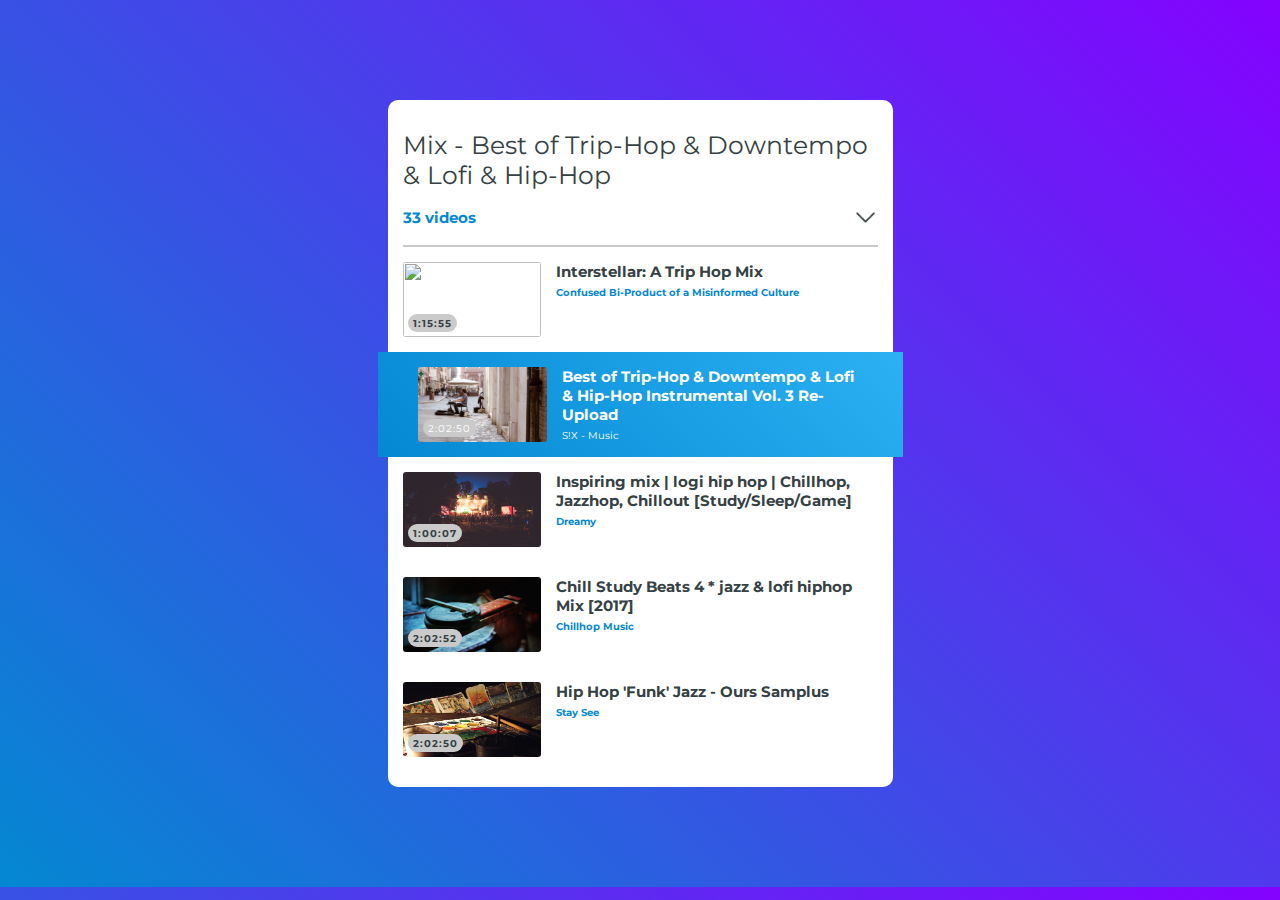
==== iCodeThis/Aug_Day29/index.html @ b8699f03 "Upload iCodeThis 29Aug2023" ====
<!DOCTYPE html>
<html lang="en">

<head>
    <meta charset="UTF-8">
    <meta name="viewport" content="width=device-width, initial-scale=1.0">
    <link rel="stylesheet" type="text/css" href="index.css" />
    <link href="https://fonts.googleapis.com/css2?family=Montserrat:wght@400;500;600;700;800&display=swap"
        rel="stylesheet">
    <title>Day29</title>
</head>

<body>
    <section>
        <div class="playlist-details">
            <h3>Mix - Best of Trip-Hop & Downtempo & Lofi & Hip-Hop</h3>
            <p>33 videos
                <img src="assets/dropdown.png">
            </p>
        </div>
        <ul>
            <li>
                <div class="image-container">
                    <img src="assets/thumbnail-1.jpg">
                    <p class="time">1:15:55</p>
                </div>
                <div class="details">
                    <h4>Interstellar: A Trip Hop Mix</h4>
                    <p>Confused Bi-Product of a Misinformed Culture</p>
                </div>
            </li>
            <li class="current">
                <div class="image-container">
                    <img src="assets/thumbnail-2.jpg">
                    <p class="time">2:02:50</p>
                </div>
                <div class="details">
                    <h4>Best of Trip-Hop & Downtempo & Lofi & Hip-Hop Instrumental Vol. 3 Re-Upload</h4>
                    <p>S!X - Music</p>
                </div>
            </li>
            <li>
                <div class="image-container">
                    <img src="assets/thumbnail-3.jpg">
                    <p class="time">1:00:07</p>
                </div>
                <div class="details">
                    <h4>Inspiring mix | logi hip hop | Chillhop, Jazzhop, Chillout [Study/Sleep/Game]</h4>
                    <p>Dreamy</p>
                </div>
            </li>
            <li>
                <div class="image-container">
                    <img src="assets/thumbnail-4.jpg">
                    <p class="time">2:02:52</p>
                </div>
                <div class="details">
                    <h4>Chill Study Beats 4 * jazz & lofi hiphop Mix [2017]</h4>
                    <p>Chillhop Music</p>
                </div>
            </li>
            <li>
                <div class="image-container">
                    <img src="assets/thumbnail-5.jpg">
                    <p class="time">2:02:50</p>
                </div>
                <div class="details">
                    <h4>Hip Hop 'Funk' Jazz - Ours Samplus</h4>
                    <p>Stay See</p>
                </div>
            </li>
        </ul>
    </section>
</body>

</html>
---- iCodeThis/Aug_Day29/index.css ----
* {
    margin: 0;
    padding: 0;
    border: none;
    font-family: 'Montserrat', sans-serif;
}

:root{
    --purple: #8402FF;
    --dark-blue: #0488D2;
    --light-blue: #2CB1F3;
    --white: #FFFFFF;
    --grey: #CACACA;
    --black: #354144;
    --fs-title: 25px;
    --fs-subtitle: 15px;
    --fs-paragraph: 10px;
    --fw-extra-bold: 800;
    --fw-bold: 700;
    --fw-semibold: 600;
    --fw-medium: 500;
    --fw-light: 400;
}

body{
    margin: 100px 0px;
    background: linear-gradient(45deg, var(--dark-blue), var(--purple));
    display: flex;
    justify-content: center;
    align-items: end;
}

section{
    width: 475px;
    padding: 15px;
    border-radius: 10px;
    background-color: var(--white);
}
/* Top */
section .playlist-details{
    padding: 15px 0px;
    border-bottom: 2px solid var(--grey);
}
.playlist-details h3{
    font-size: var(--fs-title);
    font-weight: var(--fw-light);
    color: var(--black);
}
.playlist-details p{
    margin-top: 15px;
    font-size: var(--fs-subtitle);
    font-weight: var(--fw-bold);
    color: var(--dark-blue);
    display: flex;
    justify-content: space-between;
    align-items: center;
}
.playlist-details img{
    height: 25px;
    width: 25px;
}
/* Main */
section ul{
    list-style: none;
    display: flex;
    flex-direction: column;
}
ul li{
    height: 75px;
    padding: 15px 0px;
    display: flex;
    gap: 15px;
}
ul li.current{
    position: relative;
    left: -25px;
    padding: 15px 40px;
    width: calc(100% - 30px);
    background: linear-gradient(45deg, var(--dark-blue), var(--light-blue));
}
li .image-container{
    position: relative;
    flex-basis: 30%;
}
li .image-container img{
    width: 100%;
    height: 100%;
    border-radius: 3px;
}
li .image-container p{
    position: absolute;
    bottom: 5px;
    left: 5px;
    padding: 2.5px 5px;
    border-radius: 10px;
    letter-spacing: 1px;
    font-size: var(--fs-paragraph);
    font-weight: var(--fw-bold);
    color: var(--black);
    background-color: var(--grey);
}
li .details{
    flex-basis: 70%;
}
li .details h4{
    margin-bottom: 5px;
    font-size: var(--fs-subtitle);
    font-weight: var(--fw-bold);
    color: var(--black);
}
li .details p{
    font-size: var(--fs-paragraph);
    font-weight: var(--fw-bold);
    color: var(--dark-blue);
}
li.current h4{
    color: var(--white);
}
li.current p{
    font-weight: var(--fw-light);
    color: var(--white);
}
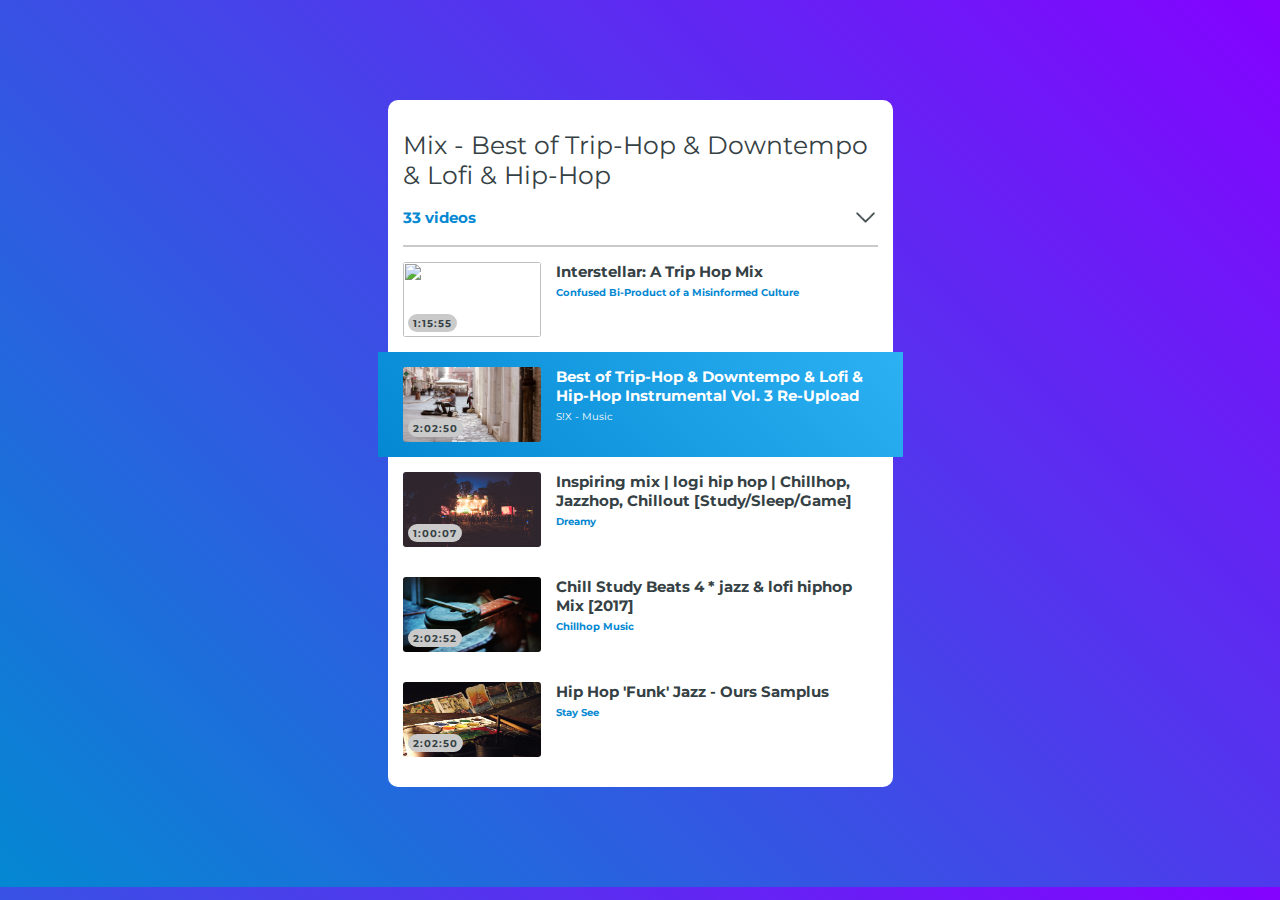
==== commit ebfd9473: "READme files added" ====
--- a/iCodeThis/Aug_Day29/index.html
+++ b/iCodeThis/Aug_Day29/index.html
@@ -7,7 +7,9 @@
     <link rel="stylesheet" type="text/css" href="index.css" />
     <link href="https://fonts.googleapis.com/css2?family=Montserrat:wght@400;500;600;700;800&display=swap"
         rel="stylesheet">
+
     <title>Day29</title>
+
 </head>
 
 <body>
--- a/iCodeThis/Aug_Day29/index.css
+++ b/iCodeThis/Aug_Day29/index.css
@@ -31,7 +31,8 @@
 }
 
 section{
-    width: 475px;
+    width: 100%;
+    max-width: 475px;
     padding: 15px;
     border-radius: 10px;
     background-color: var(--white);
@@ -74,8 +75,8 @@
 ul li.current{
     position: relative;
     left: -25px;
-    padding: 15px 40px;
-    width: calc(100% - 30px);
+    padding: 15px 25px;
+    width: 100%;
     background: linear-gradient(45deg, var(--dark-blue), var(--light-blue));
 }
 li .image-container{
@@ -113,10 +114,10 @@
     font-weight: var(--fw-bold);
     color: var(--dark-blue);
 }
-li.current h4{
+li.current .details h4{
     color: var(--white);
 }
-li.current p{
+li.current .details p{
     font-weight: var(--fw-light);
     color: var(--white);
 }
